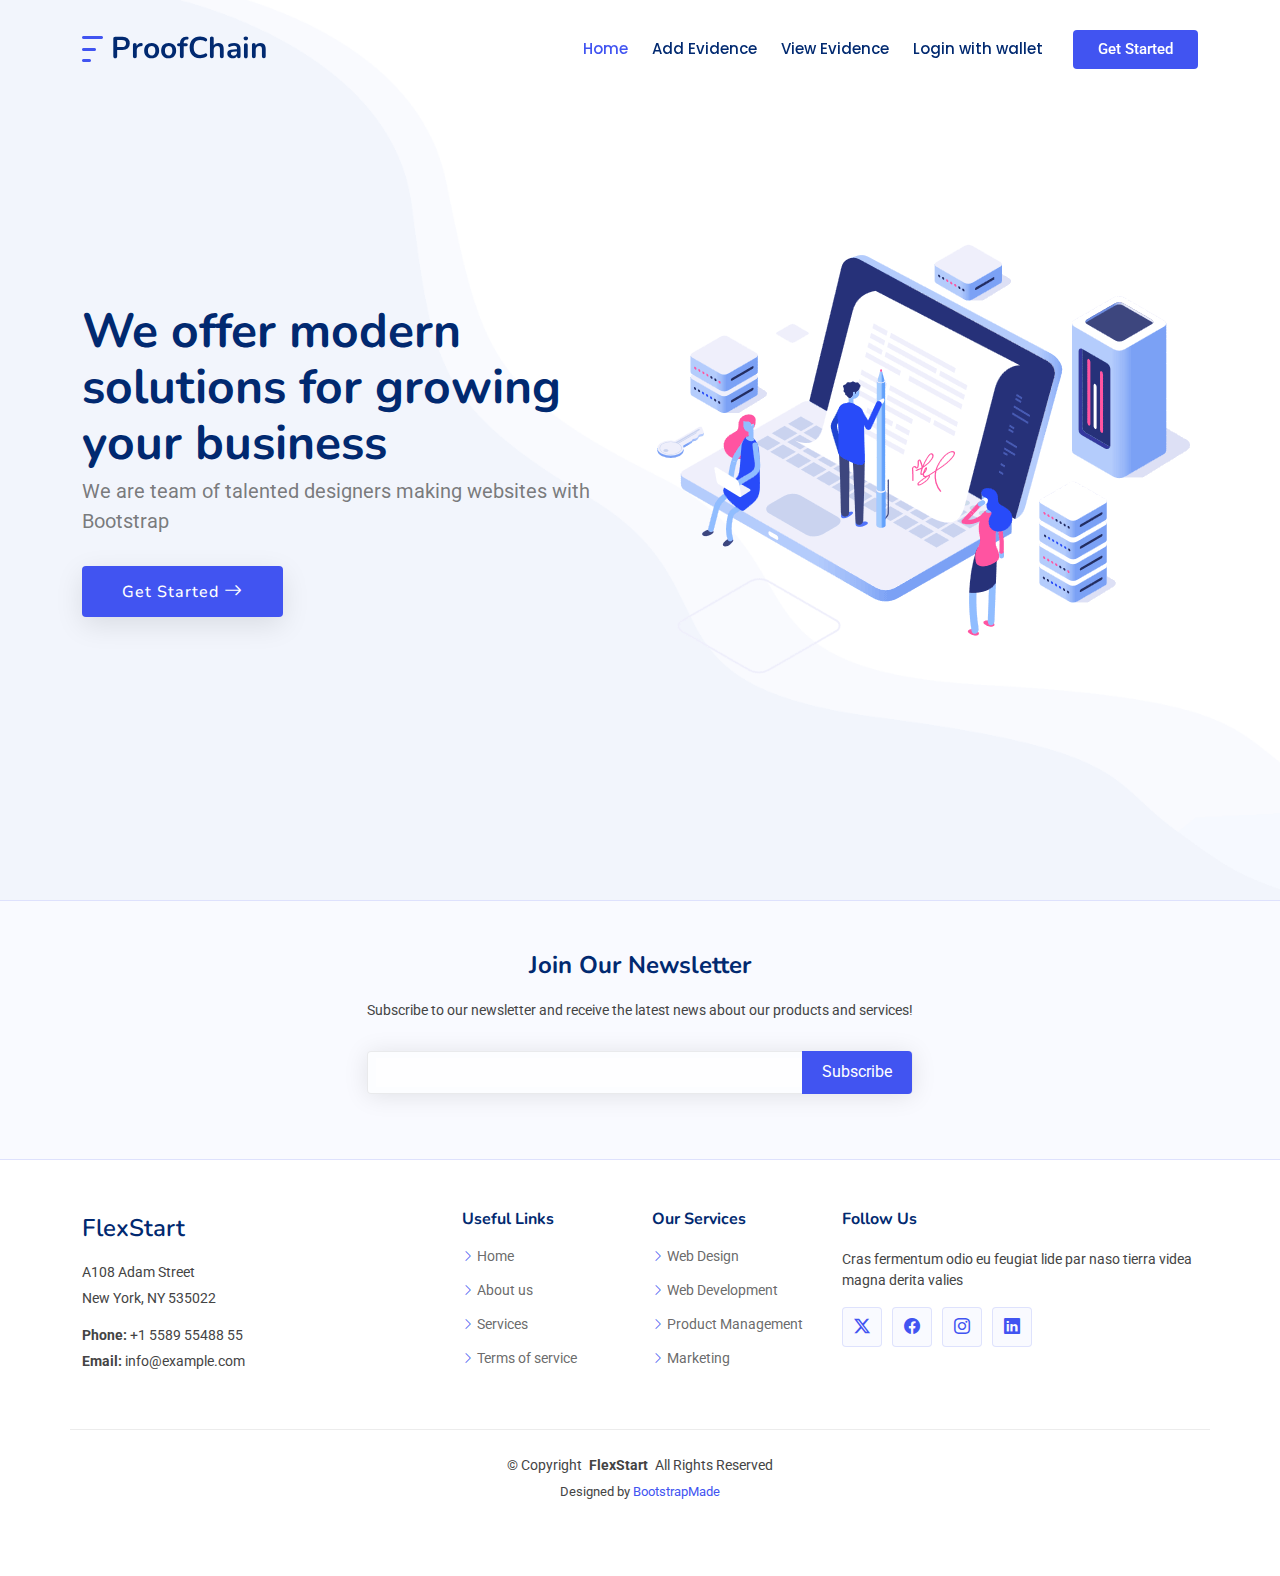
==== new frontend section/index.html @ 9cec9103 "Added home page" ====
<!DOCTYPE html>
<html lang="en">

<head>
  <meta charset="utf-8">
  <meta content="width=device-width, initial-scale=1.0" name="viewport">
  <title>Index - FlexStart Bootstrap Template</title>
  <meta name="description" content="">
  <meta name="keywords" content="">

  <!-- Favicons -->
  <link href="assets/img/favicon.png" rel="icon">
  <link href="assets/img/apple-touch-icon.png" rel="apple-touch-icon">

  <!-- Fonts -->
  <link href="https://fonts.googleapis.com" rel="preconnect">
  <link href="https://fonts.gstatic.com" rel="preconnect" crossorigin>
  <link href="https://fonts.googleapis.com/css2?family=Roboto:ital,wght@0,100;0,300;0,400;0,500;0,700;0,900;1,100;1,300;1,400;1,500;1,700;1,900&family=Poppins:ital,wght@0,100;0,200;0,300;0,400;0,500;0,600;0,700;0,800;0,900;1,100;1,200;1,300;1,400;1,500;1,600;1,700;1,800;1,900&family=Nunito:ital,wght@0,200;0,300;0,400;0,500;0,600;0,700;0,800;0,900;1,200;1,300;1,400;1,500;1,600;1,700;1,800;1,900&display=swap" rel="stylesheet">

  <!-- Vendor CSS Files -->
  <link href="assets/vendor/bootstrap/css/bootstrap.min.css" rel="stylesheet">
  <link href="assets/vendor/bootstrap-icons/bootstrap-icons.css" rel="stylesheet">
  <link href="assets/vendor/aos/aos.css" rel="stylesheet">
  <link href="assets/vendor/glightbox/css/glightbox.min.css" rel="stylesheet">
  <link href="assets/vendor/swiper/swiper-bundle.min.css" rel="stylesheet">

  <!-- Main CSS File -->
  <link href="assets/css/main.css" rel="stylesheet">

</head>

<body class="index-page">

  <header id="header" class="header d-flex align-items-center fixed-top">
    <div class="container-fluid container-xl position-relative d-flex align-items-center">

      <a href="index.html" class="logo d-flex align-items-center me-auto">
        <img src="assets/img/logo.png" alt="">
        <h1 class="sitename">ProofChain</h1>
      </a>

      <nav id="navmenu" class="navmenu">
        <ul>
          <li><a href="#home" class="active">Home<br></a></li>
          <li><a href="#add evidence">Add Evidence</a></li>
          <li><a href="#view evidence">View Evidence</a></li>
          <li><a href="#login with wallet">Login with wallet</a></li>
        </ul>

        <i class="mobile-nav-toggle d-xl-none bi bi-list"></i>
      </nav>

      <a class="btn-getstarted flex-md-shrink-0" href="index.html#about">Get Started</a>
    </div>
  </header>

  <main class="main">

    <!-- Hero Section -->
    <section id="hero" class="hero section">

      <div class="container">
        <div class="row gy-4">
          <div class="col-lg-6 order-2 order-lg-1 d-flex flex-column justify-content-center">
            <h1 data-aos="fade-up">We offer modern solutions for growing your business</h1>
            <p data-aos="fade-up" data-aos-delay="100">We are team of talented designers making websites with Bootstrap</p>
            <div class="d-flex flex-column flex-md-row" data-aos="fade-up" data-aos-delay="200">
              <a href="#about" class="btn-get-started">Get Started <i class="bi bi-arrow-right"></i></a>
            </div>
          </div>
          <div class="col-lg-6 order-1 order-lg-2 hero-img" data-aos="zoom-out">
            <img src="assets/img/hero-img.png" class="img-fluid animated" alt="">
          </div>
        </div>
      </div>

    </section><!-- /Hero Section -->
  </main>

  <footer id="footer" class="footer">

    <div class="footer-newsletter">
      <div class="container">
        <div class="row justify-content-center text-center">
          <div class="col-lg-6">
            <h4>Join Our Newsletter</h4>
            <p>Subscribe to our newsletter and receive the latest news about our products and services!</p>
            <form action="forms/newsletter.php" method="post" class="php-email-form">
              <div class="newsletter-form"><input type="email" name="email"><input type="submit" value="Subscribe"></div>
              <div class="loading">Loading</div>
              <div class="error-message"></div>
              <div class="sent-message">Your subscription request has been sent. Thank you!</div>
            </form>
          </div>
        </div>
      </div>
    </div>

    <div class="container footer-top">
      <div class="row gy-4">
        <div class="col-lg-4 col-md-6 footer-about">
          <a href="index.html" class="d-flex align-items-center">
            <span class="sitename">FlexStart</span>
          </a>
          <div class="footer-contact pt-3">
            <p>A108 Adam Street</p>
            <p>New York, NY 535022</p>
            <p class="mt-3"><strong>Phone:</strong> <span>+1 5589 55488 55</span></p>
            <p><strong>Email:</strong> <span>info@example.com</span></p>
          </div>
        </div>

        <div class="col-lg-2 col-md-3 footer-links">
          <h4>Useful Links</h4>
          <ul>
            <li><i class="bi bi-chevron-right"></i> <a href="#">Home</a></li>
            <li><i class="bi bi-chevron-right"></i> <a href="#">About us</a></li>
            <li><i class="bi bi-chevron-right"></i> <a href="#">Services</a></li>
            <li><i class="bi bi-chevron-right"></i> <a href="#">Terms of service</a></li>
          </ul>
        </div>

        <div class="col-lg-2 col-md-3 footer-links">
          <h4>Our Services</h4>
          <ul>
            <li><i class="bi bi-chevron-right"></i> <a href="#">Web Design</a></li>
            <li><i class="bi bi-chevron-right"></i> <a href="#">Web Development</a></li>
            <li><i class="bi bi-chevron-right"></i> <a href="#">Product Management</a></li>
            <li><i class="bi bi-chevron-right"></i> <a href="#">Marketing</a></li>
          </ul>
        </div>

        <div class="col-lg-4 col-md-12">
          <h4>Follow Us</h4>
          <p>Cras fermentum odio eu feugiat lide par naso tierra videa magna derita valies</p>
          <div class="social-links d-flex">
            <a href=""><i class="bi bi-twitter-x"></i></a>
            <a href=""><i class="bi bi-facebook"></i></a>
            <a href=""><i class="bi bi-instagram"></i></a>
            <a href=""><i class="bi bi-linkedin"></i></a>
          </div>
        </div>

      </div>
    </div>

    <div class="container copyright text-center mt-4">
      <p>© <span>Copyright</span> <strong class="px-1 sitename">FlexStart</strong> <span>All Rights Reserved</span></p>
      <div class="credits">
        <!-- All the links in the footer should remain intact. -->
        <!-- You can delete the links only if you've purchased the pro version. -->
        <!-- Licensing information: https://bootstrapmade.com/license/ -->
        <!-- Purchase the pro version with working PHP/AJAX contact form: [buy-url] -->
        Designed by <a href="https://bootstrapmade.com/">BootstrapMade</a>
      </div>
    </div>

  </footer>

  <!-- Scroll Top -->
  <a href="#" id="scroll-top" class="scroll-top d-flex align-items-center justify-content-center"><i class="bi bi-arrow-up-short"></i></a>

  <!-- Vendor JS Files -->
  <script src="assets/vendor/bootstrap/js/bootstrap.bundle.min.js"></script>
  <script src="assets/vendor/php-email-form/validate.js"></script>
  <script src="assets/vendor/aos/aos.js"></script>
  <script src="assets/vendor/glightbox/js/glightbox.min.js"></script>
  <script src="assets/vendor/purecounter/purecounter_vanilla.js"></script>
  <script src="assets/vendor/imagesloaded/imagesloaded.pkgd.min.js"></script>
  <script src="assets/vendor/isotope-layout/isotope.pkgd.min.js"></script>
  <script src="assets/vendor/swiper/swiper-bundle.min.js"></script>

  <!-- Main JS File -->
  <script src="assets/js/main.js"></script>

</body>

</html>
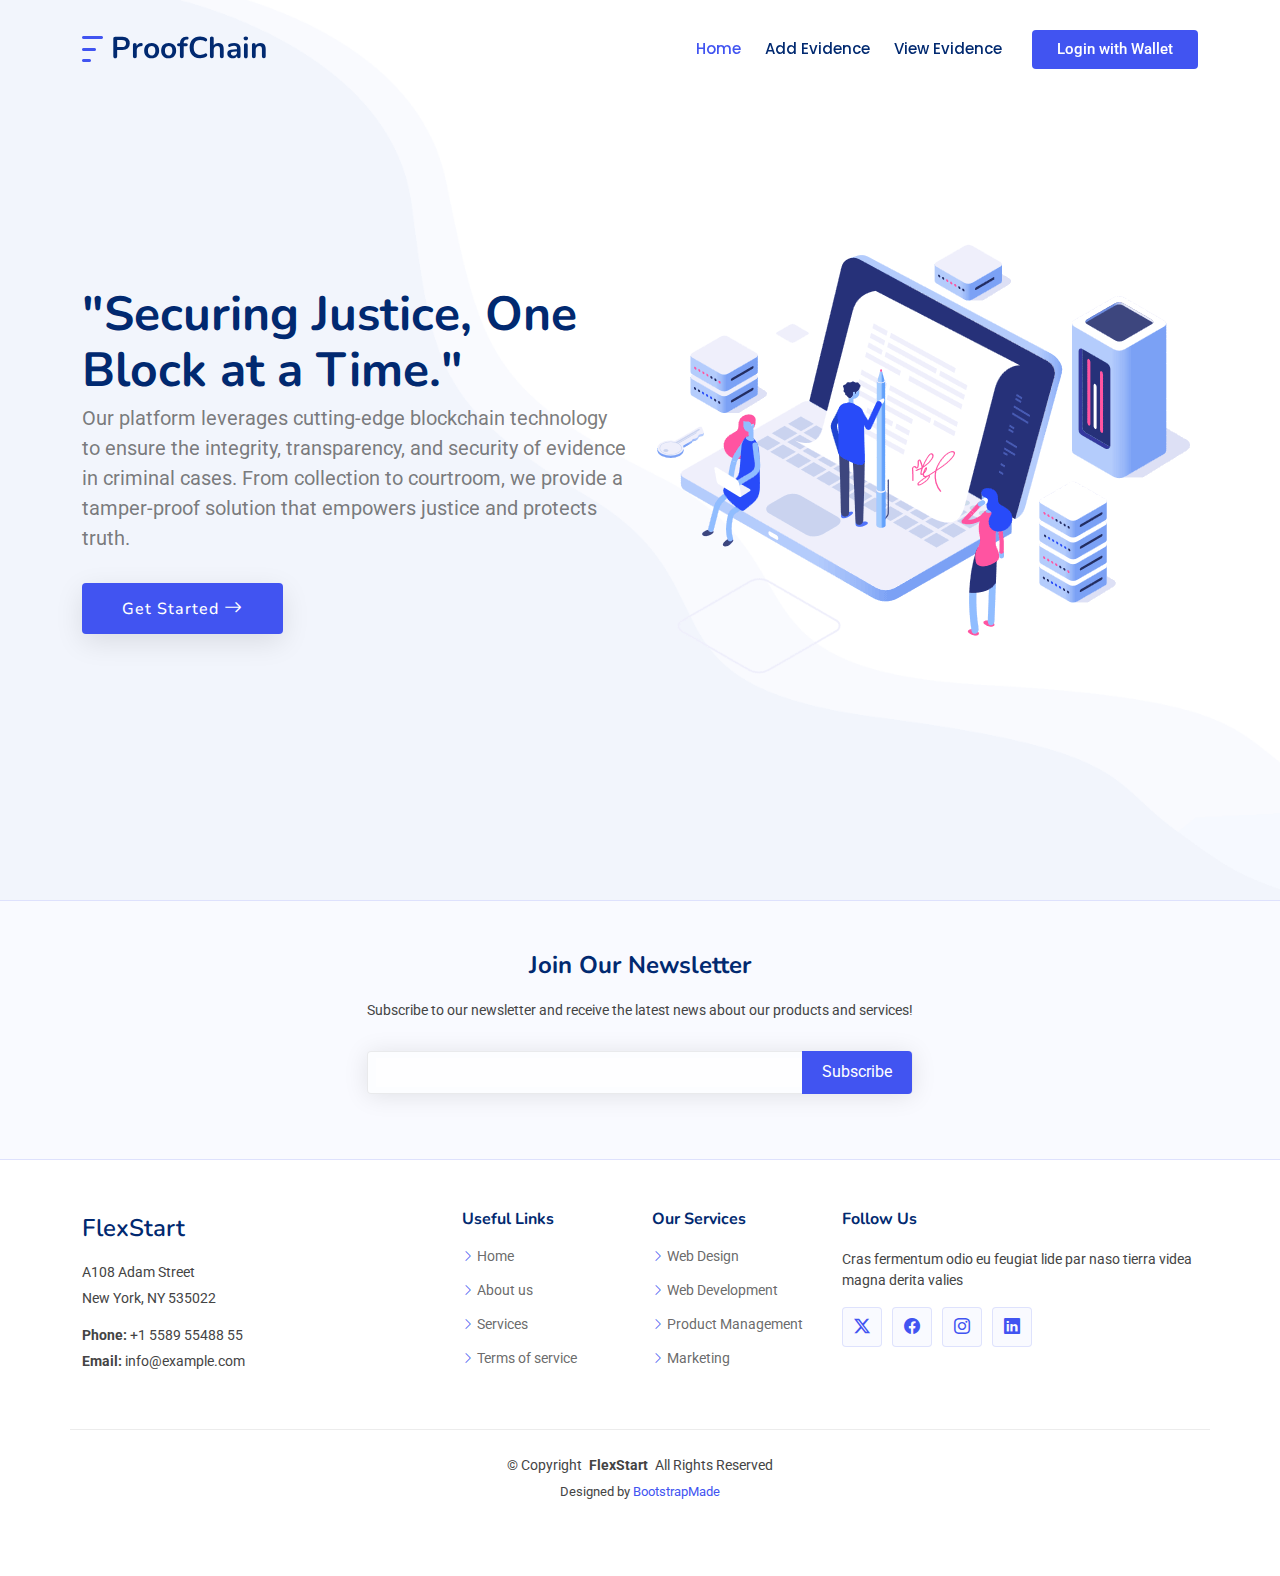
==== commit 6e4b9376: "hero page updated" ====
--- a/new frontend section/index.html
+++ b/new frontend section/index.html
@@ -44,13 +44,12 @@
           <li><a href="#home" class="active">Home<br></a></li>
           <li><a href="#add evidence">Add Evidence</a></li>
           <li><a href="#view evidence">View Evidence</a></li>
-          <li><a href="#login with wallet">Login with wallet</a></li>
         </ul>
 
         <i class="mobile-nav-toggle d-xl-none bi bi-list"></i>
       </nav>
 
-      <a class="btn-getstarted flex-md-shrink-0" href="index.html#about">Get Started</a>
+      <a class="btn-getstarted flex-md-shrink-0" href="index.html#about">Login with Wallet</a>
     </div>
   </header>
 
@@ -62,8 +61,8 @@
       <div class="container">
         <div class="row gy-4">
           <div class="col-lg-6 order-2 order-lg-1 d-flex flex-column justify-content-center">
-            <h1 data-aos="fade-up">We offer modern solutions for growing your business</h1>
-            <p data-aos="fade-up" data-aos-delay="100">We are team of talented designers making websites with Bootstrap</p>
+            <h1 data-aos="fade-up">"Securing Justice, One Block at a Time."</h1>
+            <p data-aos="fade-up" data-aos-delay="100">Our platform leverages cutting-edge blockchain technology to ensure the integrity, transparency, and security of evidence in criminal cases. From collection to courtroom, we provide a tamper-proof solution that empowers justice and protects truth.</p>
             <div class="d-flex flex-column flex-md-row" data-aos="fade-up" data-aos-delay="200">
               <a href="#about" class="btn-get-started">Get Started <i class="bi bi-arrow-right"></i></a>
             </div>
--- a/new frontend section/assets/css/main.css
+++ b/new frontend section/assets/css/main.css
@@ -1,16 +1,4 @@
-/**
-* Template Name: FlexStart
-* Template URL: https://bootstrapmade.com/flexstart-bootstrap-startup-template/
-* Updated: Nov 01 2024 with Bootstrap v5.3.3
-* Author: BootstrapMade.com
-* License: https://bootstrapmade.com/license/
-*/
-
-/*--------------------------------------------------------------
-# Font & Color Variables
-# Help: https://bootstrapmade.com/color-system/
---------------------------------------------------------------*/
-/* Fonts */
+
 :root {
   --default-font: "Roboto",  system-ui, -apple-system, "Segoe UI", Roboto, "Helvetica Neue", Arial, "Noto Sans", "Liberation Sans", sans-serif, "Apple Color Emoji", "Segoe UI Emoji", "Segoe UI Symbol", "Noto Color Emoji";
   --heading-font: "Nunito",  sans-serif;
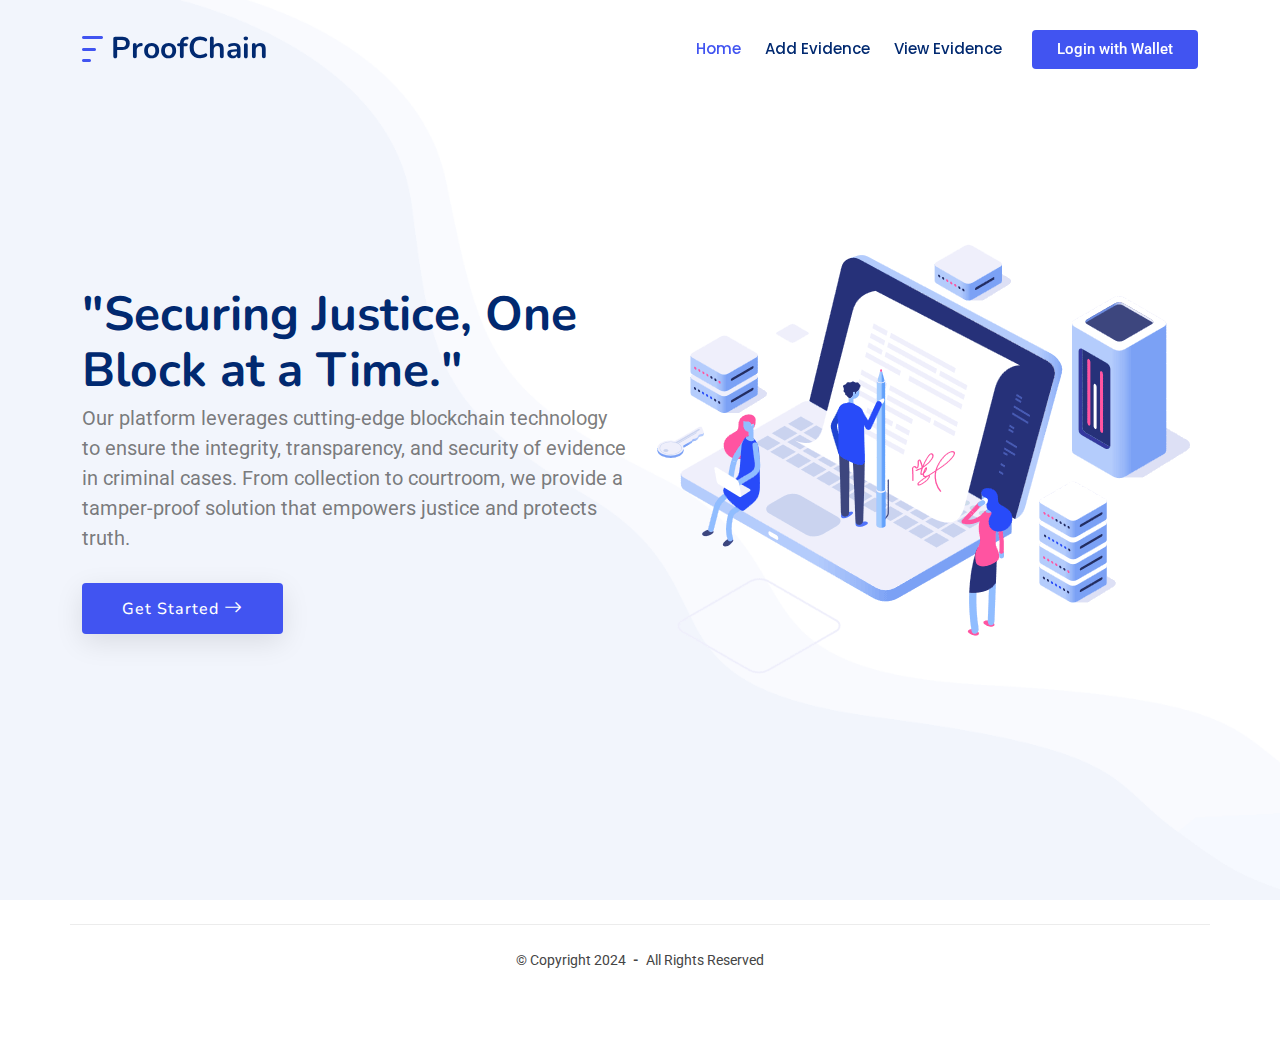
==== commit c01d6ae9: "footer changes" ====
--- a/new frontend section/index.html
+++ b/new frontend section/index.html
@@ -78,79 +78,10 @@
 
   <footer id="footer" class="footer">
 
-    <div class="footer-newsletter">
-      <div class="container">
-        <div class="row justify-content-center text-center">
-          <div class="col-lg-6">
-            <h4>Join Our Newsletter</h4>
-            <p>Subscribe to our newsletter and receive the latest news about our products and services!</p>
-            <form action="forms/newsletter.php" method="post" class="php-email-form">
-              <div class="newsletter-form"><input type="email" name="email"><input type="submit" value="Subscribe"></div>
-              <div class="loading">Loading</div>
-              <div class="error-message"></div>
-              <div class="sent-message">Your subscription request has been sent. Thank you!</div>
-            </form>
-          </div>
-        </div>
-      </div>
-    </div>
-
-    <div class="container footer-top">
-      <div class="row gy-4">
-        <div class="col-lg-4 col-md-6 footer-about">
-          <a href="index.html" class="d-flex align-items-center">
-            <span class="sitename">FlexStart</span>
-          </a>
-          <div class="footer-contact pt-3">
-            <p>A108 Adam Street</p>
-            <p>New York, NY 535022</p>
-            <p class="mt-3"><strong>Phone:</strong> <span>+1 5589 55488 55</span></p>
-            <p><strong>Email:</strong> <span>info@example.com</span></p>
-          </div>
-        </div>
-
-        <div class="col-lg-2 col-md-3 footer-links">
-          <h4>Useful Links</h4>
-          <ul>
-            <li><i class="bi bi-chevron-right"></i> <a href="#">Home</a></li>
-            <li><i class="bi bi-chevron-right"></i> <a href="#">About us</a></li>
-            <li><i class="bi bi-chevron-right"></i> <a href="#">Services</a></li>
-            <li><i class="bi bi-chevron-right"></i> <a href="#">Terms of service</a></li>
-          </ul>
-        </div>
-
-        <div class="col-lg-2 col-md-3 footer-links">
-          <h4>Our Services</h4>
-          <ul>
-            <li><i class="bi bi-chevron-right"></i> <a href="#">Web Design</a></li>
-            <li><i class="bi bi-chevron-right"></i> <a href="#">Web Development</a></li>
-            <li><i class="bi bi-chevron-right"></i> <a href="#">Product Management</a></li>
-            <li><i class="bi bi-chevron-right"></i> <a href="#">Marketing</a></li>
-          </ul>
-        </div>
-
-        <div class="col-lg-4 col-md-12">
-          <h4>Follow Us</h4>
-          <p>Cras fermentum odio eu feugiat lide par naso tierra videa magna derita valies</p>
-          <div class="social-links d-flex">
-            <a href=""><i class="bi bi-twitter-x"></i></a>
-            <a href=""><i class="bi bi-facebook"></i></a>
-            <a href=""><i class="bi bi-instagram"></i></a>
-            <a href=""><i class="bi bi-linkedin"></i></a>
-          </div>
-        </div>
-
-      </div>
-    </div>
-
     <div class="container copyright text-center mt-4">
-      <p>© <span>Copyright</span> <strong class="px-1 sitename">FlexStart</strong> <span>All Rights Reserved</span></p>
+      <p>© <span>Copyright 2024</span> <strong class="px-1 sitename">-</strong> <span>All Rights Reserved</span></p>
       <div class="credits">
-        <!-- All the links in the footer should remain intact. -->
-        <!-- You can delete the links only if you've purchased the pro version. -->
-        <!-- Licensing information: https://bootstrapmade.com/license/ -->
-        <!-- Purchase the pro version with working PHP/AJAX contact form: [buy-url] -->
-        Designed by <a href="https://bootstrapmade.com/">BootstrapMade</a>
+        
       </div>
     </div>
 
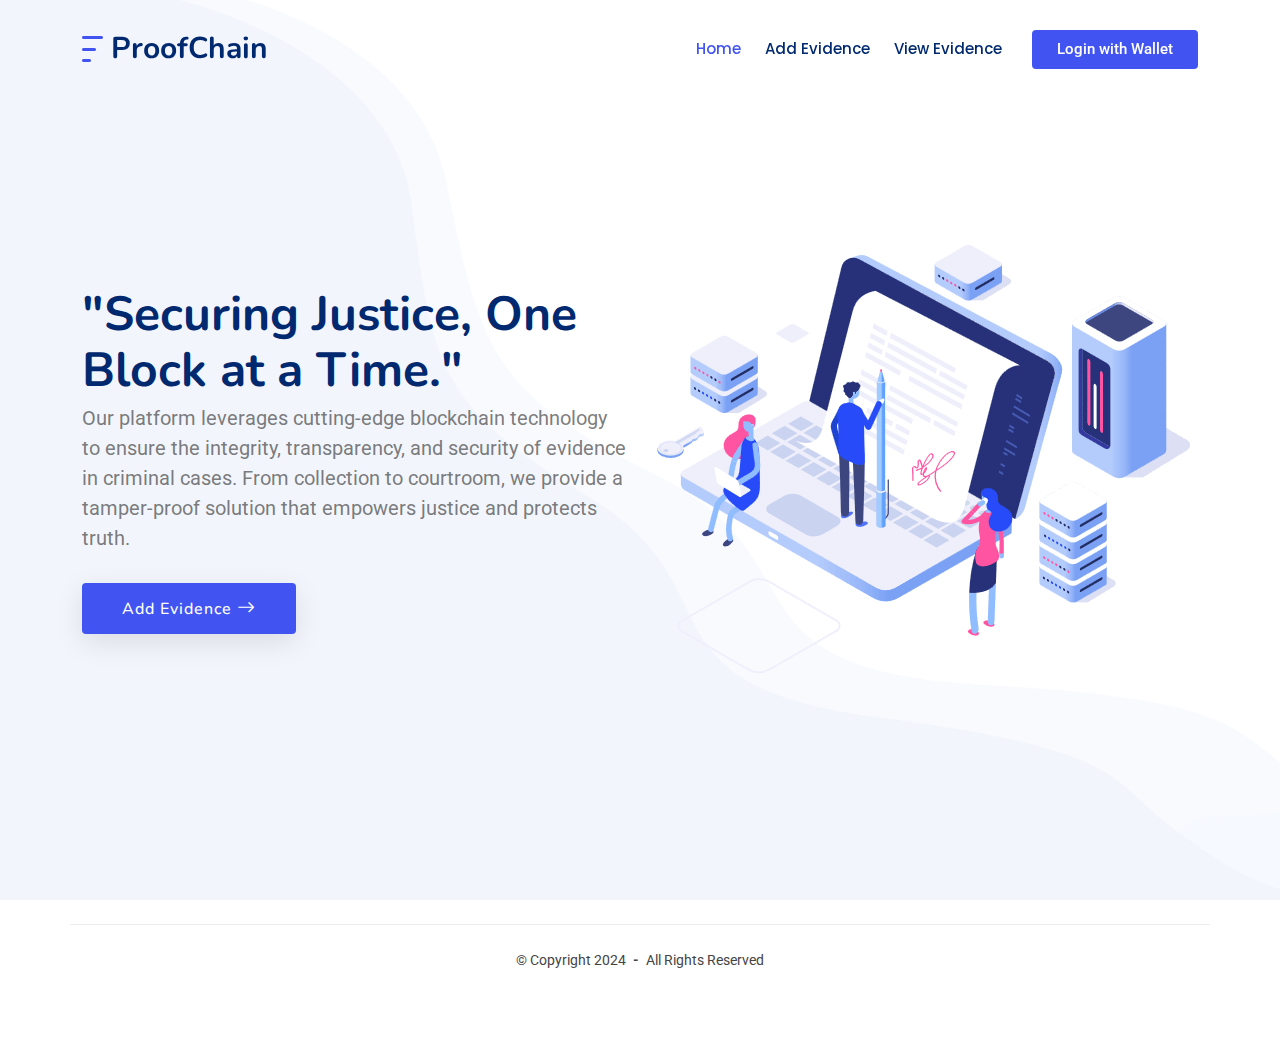
==== commit 25422adc: "conneted form page with landing page" ====
--- a/new frontend section/index.html
+++ b/new frontend section/index.html
@@ -4,7 +4,7 @@
 <head>
   <meta charset="utf-8">
   <meta content="width=device-width, initial-scale=1.0" name="viewport">
-  <title>Index - FlexStart Bootstrap Template</title>
+  <title>Landing Page</title>
   <meta name="description" content="">
   <meta name="keywords" content="">
 
@@ -42,7 +42,7 @@
       <nav id="navmenu" class="navmenu">
         <ul>
           <li><a href="#home" class="active">Home<br></a></li>
-          <li><a href="#add evidence">Add Evidence</a></li>
+          <li><a href="../Frontend section/Form.html">Add Evidence</a></li>
           <li><a href="#view evidence">View Evidence</a></li>
         </ul>
 
@@ -64,7 +64,7 @@
             <h1 data-aos="fade-up">"Securing Justice, One Block at a Time."</h1>
             <p data-aos="fade-up" data-aos-delay="100">Our platform leverages cutting-edge blockchain technology to ensure the integrity, transparency, and security of evidence in criminal cases. From collection to courtroom, we provide a tamper-proof solution that empowers justice and protects truth.</p>
             <div class="d-flex flex-column flex-md-row" data-aos="fade-up" data-aos-delay="200">
-              <a href="#about" class="btn-get-started">Get Started <i class="bi bi-arrow-right"></i></a>
+              <a href="../Frontend section/Form.html" class="btn-get-started">Add Evidence <i class="bi bi-arrow-right"></i></a>
             </div>
           </div>
           <div class="col-lg-6 order-1 order-lg-2 hero-img" data-aos="zoom-out">
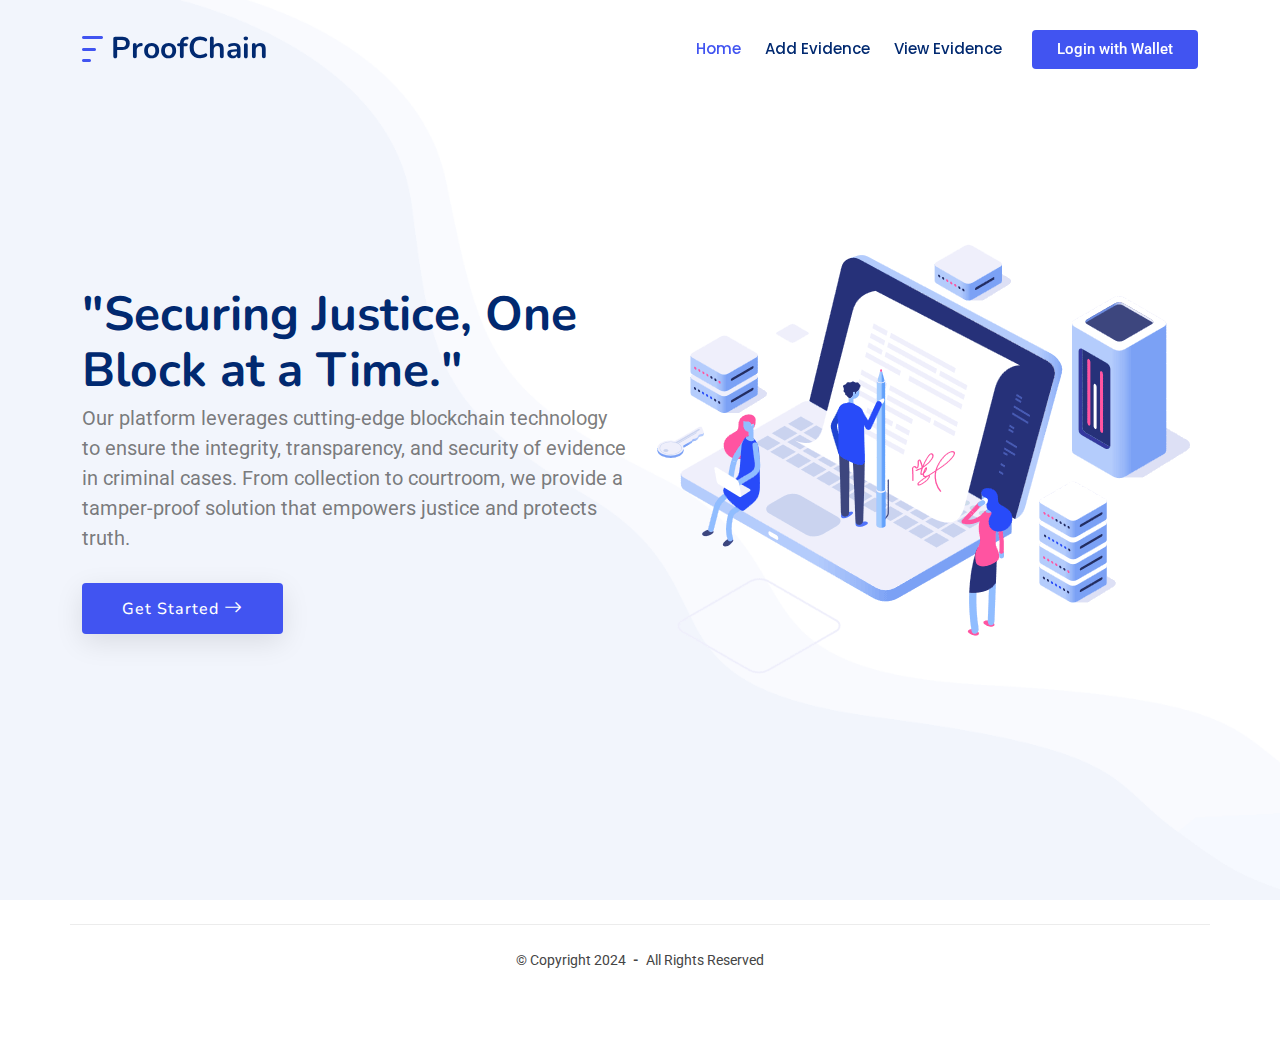
==== commit de869ddd: "connected page edited" ====
--- a/new frontend section/index.html
+++ b/new frontend section/index.html
@@ -64,7 +64,7 @@
             <h1 data-aos="fade-up">"Securing Justice, One Block at a Time."</h1>
             <p data-aos="fade-up" data-aos-delay="100">Our platform leverages cutting-edge blockchain technology to ensure the integrity, transparency, and security of evidence in criminal cases. From collection to courtroom, we provide a tamper-proof solution that empowers justice and protects truth.</p>
             <div class="d-flex flex-column flex-md-row" data-aos="fade-up" data-aos-delay="200">
-              <a href="../Frontend section/Form.html" class="btn-get-started">Add Evidence <i class="bi bi-arrow-right"></i></a>
+              <a href="../Frontend section/Form.html" class="btn-get-started">Get Started<i class="bi bi-arrow-right"></i></a>
             </div>
           </div>
           <div class="col-lg-6 order-1 order-lg-2 hero-img" data-aos="zoom-out">
